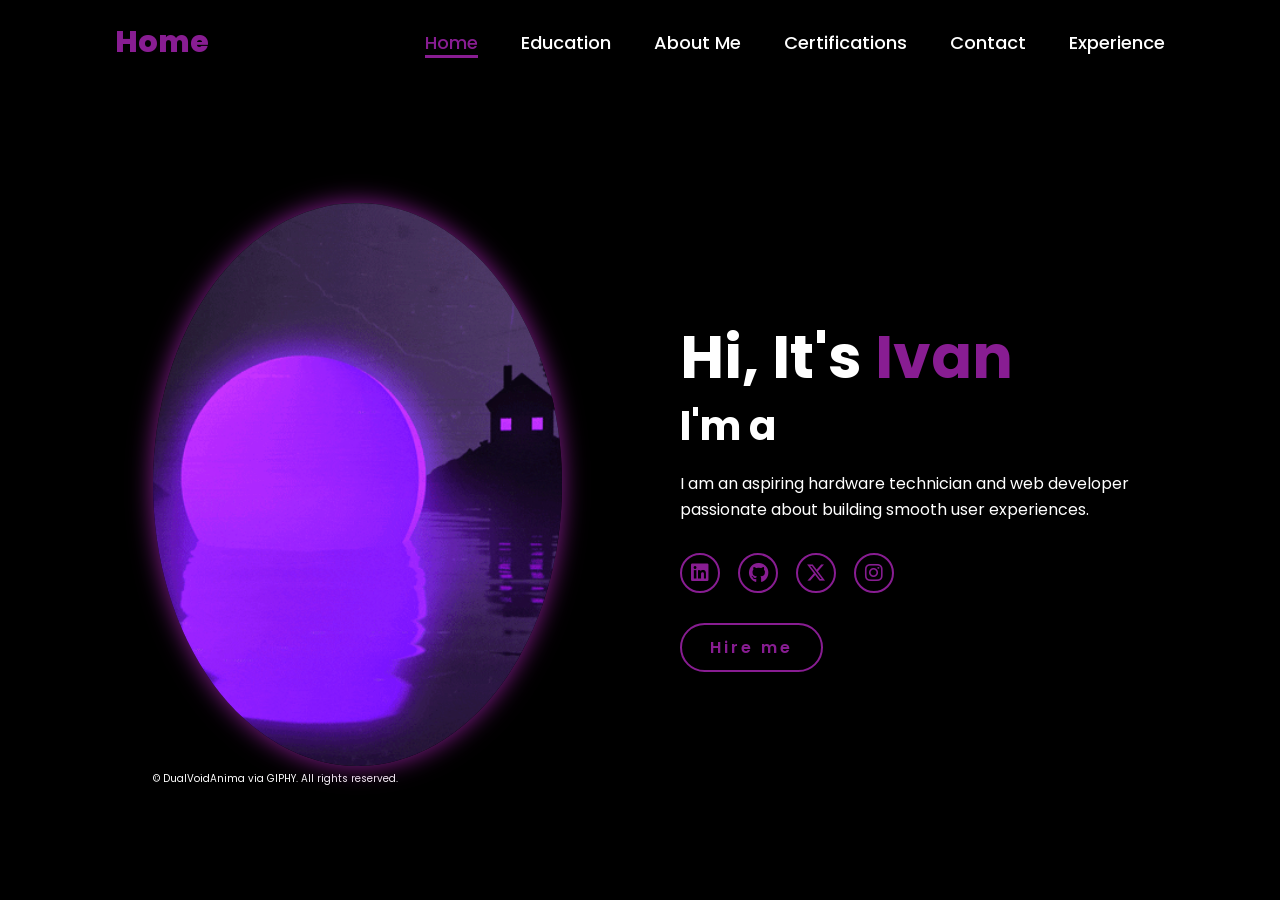
==== index.html @ f35c73d8 "Add files via upload" ====
<!DOCTYPE html>
<html lang="en">
<head>
    <meta charset="UTF-8">
    <meta name="viewport" content="width=device-width, initial-scale=1.0">
    
    <link rel="stylesheet" href="https://cdnjs.cloudflare.com/ajax/libs/font-awesome/6.5.1/css/all.min.css">
    <link rel="stylesheet" href="style.css">
    
    <title>Home | Portfolio</title>
</head>

<body>
    <header>
        <a href="index.html" class="logo">Home</a>

        <nav id="navbar">
            <a href="index.html" class="active">Home</a>
            <a href="education.html">Education</a>
            <a href="aboutme.html">About Me</a>
            <a href="certifications.html">Certifications</a>
            <a href="contact.html">Contact</a>
            <a href="experience.html">Experience</a>
        </nav>

        <i class="fa-solid fa-bars" id="menu-icon"></i>
    </header>

    <section class="home">
        <div class="home-img">
            <div class="img-container">
                <img src="avatar.gif" alt="Ivan">
                <p class="pfp-copyright">© DualVoidAnima via GIPHY. All rights reserved.</p>
            </div>
        </div>
        
        <div class="home-content">
            <h1>Hi, It's <span>Ivan</span></h1>
            <h3>I'm a <span class="typing-text"></span></h3>
            <p>I am an aspiring hardware technician and web developer passionate about building smooth user experiences.</p>
            
            <div class="social-icons">
                <a href="https://linkedin.com" target="_blank"><i class="fa-brands fa-linkedin"></i></a>
                <a href="https://github.com" target="_blank"><i class="fa-brands fa-github"></i></a>
                <a href="#"><i class="fa-brands fa-x-twitter"></i></a>
                <a href="#"><i class="fa-brands fa-instagram"></i></a>
            </div>
            
            <a href="contact.html" class="btn">Hire me</a>
        </div>
    </section>

    <script>
        let menuIcon = document.querySelector('#menu-icon');
        let navbar = document.querySelector('#navbar'); 

        menuIcon.onclick = () => {
            menuIcon.classList.toggle('fa-xmark'); 
            navbar.classList.toggle('active');     
        }
    </script>
</body> 
</html>
---- style.css ----
/* ==================== CORE SETUP & TYPOGRAPHY ==================== */
@import url('https://fonts.googleapis.com/css2?family=Poppins:wght@300;400;500;600;700;800&display=swap');

*{
    margin: 0;
    padding: 0;
    box-sizing: border-box;
    text-decoration: none;
    border: none;
    outline: none;
}

html{
    font-size: 62.5%;
    scroll-behavior: smooth;
}

body{
    width: 100%;
    min-height: 100vh;
    overflow-x: hidden;
    background-color: black;
    color: white;
    font-family: 'Poppins', sans-serif;
}

/* ==================== NAVIGATION HEADER ==================== */
header {
    margin-top: 0;
    position: fixed;
    top: 0;
    left: 0;
    width: 100%;
    padding: 2rem 9%;
    background-color: black; 
    z-index: 1000; 
    display: flex;
    justify-content: space-between;
    align-items: center;
}

.logo{
    font-size: 3rem;
    color: #881d92;
    font-weight: 800;
    cursor: pointer;
    transition: 0.5s ease;
}

.logo:hover{
    transform: scale(1.1);
}

nav a{
    font-size: 1.8rem;
    color: white;
    margin-left: 4rem;
    font-weight: 500;
    transition: 0.3s ease;
    border-bottom: 3px solid transparent;
}

nav a:hover,
nav a.active{
    color: #881d92;
    border-bottom: 3px solid #881d92;
}

#menu-icon {
    font-size: 3.6rem;
    color: white;
    cursor: pointer;
    display: none; 
}

/* ==================== GLOBAL SECTION LAYOUTS ==================== */
section {
    min-height: 100vh;
    width: 100%;
    padding: 14rem 9% 5rem;
    box-sizing: border-box;
}

/* ==================== RESPONSIVE DISPLAYS (TABLET & MOBILE) ==================== */
@media(max-width:995px) {
    header {
        padding: 2rem 5%; 
        background-color: black;
    }

    #menu-icon {
        display: block !important;
        color: white !important;
        font-size: 3.6rem;
        z-index: 1001;
        cursor: pointer;
    }

    nav {
        position: absolute;
        top: 100%;
        right: 0;
        width: 60%; 
        border-left: 3px solid #881d92;
        border-bottom: 3px solid #881d92;
        border-bottom-left-radius: 2rem;
        padding: 2rem 1rem;
        background-color: #161616;
        border-top: 0.1rem solid rgba(0,0,0,0.1);
        display: none; 
        z-index: 1000;
    }

    nav.active{
        display: block;
    }

    nav a{
        display: block;
        font-size: 2rem;
        margin: 2.5rem 0;
        margin-left: 0;
        text-align: right;
        padding-right: 2rem;
    }

    nav a:hover,
    nav a.active{
        padding: 1rem;
        border-radius: 0.5rem;
        border-bottom: 0.5rem solid #881d92;
    }

    .home{
        flex-direction: column-reverse; 
        margin: 0;
        padding: 12rem 5% 5rem;
        gap: 3rem;
    }

    .home .home-content h3{
        font-size: 2.5rem;
    }

    .home-content h1{
        font-size: 5rem;
    }

    .home-img img{
        width: 60vw;
        height: 80vw;
        margin-top: 2rem;
    }

    .contact-form .input-box {
        flex-direction: column;
        gap: 2rem;
    }
}

@media (max-width: 1000px){
    .home{
        gap: 4rem;
    }
}

@media (max-width: 850px) {
    .about-wrapper {
        flex-direction: column !important;
        gap: 3rem;
    }
    
    .about-bio, 
    .about-info {
        width: 100% !important;
    }

    section {
        padding-top: 12rem;
    }
    
    .education .heading,
    .certs-section .heading,
    .contact-section .heading,
    .about-section .heading {
        font-size: 3.5rem;
    }
}

/* ==================== HOME SCREEN CONTENT STYLES ==================== */
.home {
    display: flex;
    justify-content: space-between; 
    align-items: center;
    gap: 8rem;
    background-color: black;
    width: 100%; 
}

.home-content {
    flex: 1; 
    max-width: 600px;
}

.home .home-content h1{
    font-size: 6rem;
    font-weight: 700;
    line-height: 1.3;
}

span{
    color: #881d92;
}

.home-content h3{
    font-size: 4rem;
    margin-bottom: 1rem;
    font-weight: 700;
    display: flex;
    align-items: center;
    gap: 1rem;
}

.home-content p{
    font-size: 1.6rem;
    color: white;
    line-height: 1.6;
    margin-top: 1.5rem;
}

.home-img {
    flex: 1;
    display: flex;
    justify-content: center;
    align-items: center;
    min-width: 300px; 
}

.home-img img {
    position: relative;
    width: 32vw;
    height: 44vw; 
    border-radius: 50%; 
    object-fit: cover; 
    box-shadow: 0 0 25px #881d92;
    cursor: pointer;
    transition: 0.3s ease-in-out;
}

.home-img img:hover{
    transform: scale(1.03);
}

.social-icons a{
    display: inline-flex;
    justify-content: center;
    align-items: center;
    width: 4rem;
    height: 4rem;
    background-color: transparent;
    border: 0.2rem solid #881d92;
    font-size: 2rem;
    border-radius: 50%;
    margin: 3rem 1.5rem 3rem 0;
    transition: 0.3s ease;
    color: #881d92;
}

.social-icons a:hover{
    color: black;
    transform: scale(1.3) translateY(-5px);
    background-color: #881d92;
    box-shadow: 0 0 25px #881d92;
}

.btn{
    display: inline-block;
    padding: 1rem 2.8rem;
    background-color: black;
    border-radius: 4rem;
    font-size: 1.6rem;
    color: #881d92;
    letter-spacing: 0.3rem;
    font-weight: 600;
    border: 2px solid #881d92;
    transition: 0.3s ease;
    cursor: pointer;
}

.btn:hover{
    transform: scale(1.05);
    background-color: #881d92;
    color: black;
    box-shadow: 0 0 25px #881d92;
}

/* ==================== TYPING TEXT LOGIC ==================== */
.typing-text {
    color: #881d92;
    position: relative;
    display: inline-block;
    font-size: 2.8rem; 
    white-space: nowrap; 
}

.typing-text::before {
    content: "";
    animation: words 20s infinite;
}

.typing-text::after {
    content: "";
    background-color: black;
    position: absolute;
    width: 100%;
    height: 100%;
    border-left: 3px solid #881d92;
    right: 0;
    animation: cursor 0.6s infinite alternate, typing 4s steps(20) infinite;
}

@keyframes cursor {
    from { border-left-color: #881d92; }
    to { border-left-color: transparent; }
}

@keyframes typing {
    0%, 90%, 100% { width: 100%; }
    30%, 60% { width: 0; }
}

@keyframes words {
    0%, 20% { content: "Aspiring Hardware Technician"; }
    21%, 40% { content: "Developer"; }
    41%, 60% { content: "Web Designer"; }
    61%, 80% { content: "Gamer"; }
    81%, 100% { content: "Music Enthusiast"; }
}

/* ==================== EDUCATION SECTION STYLES ==================== */
.education {
    display: flex;
    justify-content: center;
    align-items: center;
    background-color: black;
}

.education-container {
    width: 100%;
    max-width: 800px;
    display: flex;
    flex-direction: column;
    align-items: center;
}

.education .heading {
    font-size: 5rem;
    font-weight: 700;
    margin-bottom: 5rem;
    text-align: center;
}

.education-box {
    width: 100%;
    display: flex;
    flex-direction: column;
    gap: 3rem;
}

.education-content {
    background-color: #161616; 
    border: 2px solid #881d92;
    border-radius: 2rem;
    padding: 3rem;
    transition: 0.3s ease;
}

.education-content:hover {
    transform: scale(1.02);
    box-shadow: 0 0 25px #881d92;
}

.education-content .content .year {
    font-size: 1.6rem;
    color: #881d92;
    font-weight: 600;
    margin-bottom: 1rem;
}

.education-content .content .year i {
    margin-right: 1rem;
}

.education-content .content h3 {
    font-size: 2.5rem;
    font-weight: 700;
    margin-bottom: 0.5rem;
}

.education-content .content p {
    font-size: 1.8rem;
    color: white;
    font-weight: 500;
}

.education-content .content .details {
    font-size: 1.4rem;
    color: #bccc;
    margin-top: 1.5rem;
    font-weight: 300;
    line-height: 1.6;
}

.education-card-link {
    text-decoration: none;
    color: inherit;
    display: block;
    width: 100%;
}

/* ==================== CERTIFICATIONS PAGE STYLES ==================== */
.certs-section {
    display: flex;
    justify-content: center;
    align-items: center;
    background-color: black;
}

.certs-container {
    width: 100%;
    max-width: 1400px; /* Maximize layout area to fit multiple items horizontally */
    display: flex;
    flex-direction: column;
    align-items: center;
}

.certs-section .heading {
    font-size: 5rem;
    font-weight: 700;
    margin-bottom: 5rem;
    text-align: center;
}

.certs-grid {
    display: grid;
    /* Clean rows that wrap elegantly based on monitor display size */
    grid-template-columns: repeat(auto-fit, minmax(26rem, 1fr));
    gap: 2.5rem;
    width: 100%;
    margin-bottom: 5rem;
}

.cert-card {
    background-color: #161616;
    border: 2px solid #881d92;
    border-radius: 2rem;
    padding: 2.5rem 2rem;
    text-align: center;
    transition: 0.4s ease;
    display: flex;
    flex-direction: column;
    justify-content: space-between;
}

.cert-card:hover {
    transform: scale(1.02);
    box-shadow: 0 0 25px #881d92;
}

.cert-card h3 {
    font-size: 2.2rem;
    font-weight: 700;
    margin-top: 0.5rem;
    margin-bottom: 0.5rem;
}

.cert-card p {
    font-size: 1.5rem;
    color: #bccc;
}

.cert-card .year {
    font-size: 1.5rem;
    color: #881d92;
    font-weight: 600;
}

/* PDF Display Container Elements */
.cert-display {
    margin-top: 1.5rem;
    width: 100%;
    overflow: hidden;
    border-radius: 1rem;
    border: 1px solid #333333;
}

.cert-media {
    display: block;
    width: 100%;
    height: 180px; /* Keep PDF containers square and aligned in rows */
    object-fit: contain;
    background-color: #ffffff;
}

/* ==================== ABOUT ME SECTION STYLES ==================== */
.about-section {
    display: flex;
    justify-content: center;
    align-items: center;
    background-color: black;
}

.about-container {
    width: 100%;
    max-width: 800px;
    display: flex;
    flex-direction: column;
    align-items: center;
}

.about-section .heading {
    font-size: 5rem;
    font-weight: 700;
    margin-bottom: 5rem;
    text-align: center;
}

.about-wrapper {
    width: 100%;
    display: flex;
    flex-direction: column;
    gap: 3rem;
}

.about-bio, 
.about-info {
    width: 100% !important;
    background-color: #161616; 
    border: 2px solid #881d92;
    border-radius: 2rem;
    padding: 3rem;
    transition: 0.3s ease;
    box-sizing: border-box;
}

.about-bio:hover,
.about-info:hover {
    transform: scale(1.02);
    box-shadow: 0 0 25px #881d92;
}

.about-wrapper h3 {
    font-size: 2.5rem;
    font-weight: 700;
    margin-bottom: 1.5rem;
}

.about-bio p {
    font-size: 1.4rem;
    color: #bccc;
    font-weight: 300;
    line-height: 1.6;
    margin-bottom: 1rem;
}

.about-bio p:last-child {
    margin-bottom: 0;
}

.about-info .info-item {
    display: flex;
    align-items: center;
    gap: 1.5rem;
    margin-bottom: 2rem;
}

.about-info .info-item:last-child {
    margin-bottom: 0;
}

.about-info .info-item i {
    font-size: 2rem;
    color: #881d92;
    width: 3rem;
    text-align: center;
}

.about-info .info-item span {
    font-size: 1.6rem;
    color: #881d92;
    font-weight: 600;
    display: block;
    margin-bottom: 0.2rem;
}

.about-info .info-item p {
    font-size: 1.4rem;
    color: #bccc;
    font-weight: 300;
}

/* ==================== CONTACT ME SECTION STYLES ==================== */
.contact-section {
    display: flex;
    justify-content: center;
    align-items: center;
    background-color: black;
}

.contact-container {
    width: 100%;
    max-width: 800px;
    display: flex;
    flex-direction: column;
    align-items: center;
}

.contact-section .heading {
    font-size: 5rem;
    font-weight: 700;
    margin-bottom: 5rem;
    text-align: center;
}

.contact-form {
    width: 100%;
    display: flex;
    flex-direction: column;
    gap: 2rem;
    align-items: center;
}

.contact-form .input-box {
    display: flex;
    justify-content: space-between;
    width: 100%;
    gap: 2rem;
}

.contact-form input,
.contact-form textarea {
    width: 100%;
    padding: 1.8rem;
    font-size: 1.6rem;
    color: white;
    background-color: #161616;
    border: 2px solid #881d92;
    border-radius: 1.5rem;
    font-family: 'Poppins', sans-serif;
    transition: 0.3s ease;
}

.contact-form input:focus,
.contact-form textarea:focus {
    box-shadow: 0 0 15px #881d92;
}

.contact-form input::placeholder,
.contact-form textarea::placeholder {
    color: #bccc;
    font-weight: 300;
}

.contact-form textarea {
    resize: none;
}

.contact-form .btn {
    margin-top: 2rem;
    align-self: center;
}

.cert-link {
    text-decoration: none;
    color: inherit; /* Ensures your fonts stay white and clean instead of changing to link blue */
    display: block;
}

/* ==================== EXPERIENCE SECTION STYLES ==================== */
.experience-section {
    display: flex;
    justify-content: center;
    align-items: center;
    background-color: black;
    min-height: 100vh;
    /* Pushes the container down to keep it clear of your navigation bar */
    padding: 22rem 9% 5rem; 
    box-sizing: border-box;
}

.experience-container {
    width: 100%;
    max-width: 800px;
    display: flex;
    flex-direction: column;
    align-items: center;
}

.experience-section .heading {
    font-size: 5rem;
    font-weight: 700;
    margin-bottom: 5rem;
    text-align: center;
}

.experience-box {
    width: 100%;
    display: flex;
    flex-direction: column;
    gap: 3rem;
}

.experience-content {
    background-color: #161616; 
    border: 2px solid #881d92;
    border-radius: 2rem;
    padding: 3rem;
    transition: 0.3s ease;
}

.experience-content:hover {
    transform: scale(1.02);
    box-shadow: 0 0 25px #881d92;
}

/* Specific inner styles for centering the statement card content */
.status-card {
    text-align: center;
    padding: 4rem 3rem;
}

.status-icon {
    font-size: 4.5rem;
    color: #881d92;
    margin-bottom: 1.5rem;
    animation: pulse 2s infinite alternate;
}

.status-card h3 {
    font-size: 2.6rem;
    color: white;
    margin-bottom: 1rem;
}

.status-card .details {
    max-width: 650px;
    margin: 2rem auto 0;
    font-size: 1.4rem;
    color: #bccc;
    font-weight: 300;
    line-height: 1.6;
}

.card-action {
    margin-top: 3rem;
}

/* Subtle glowing pulse effect for the icon */
@keyframes pulse {
    from {
        transform: scale(1);
        text-shadow: 0 0 0px rgba(136, 29, 146, 0);
    }
    to {
        transform: scale(1.08);
        text-shadow: 0 0 15px rgba(136, 29, 146, 0.6);
    }
}
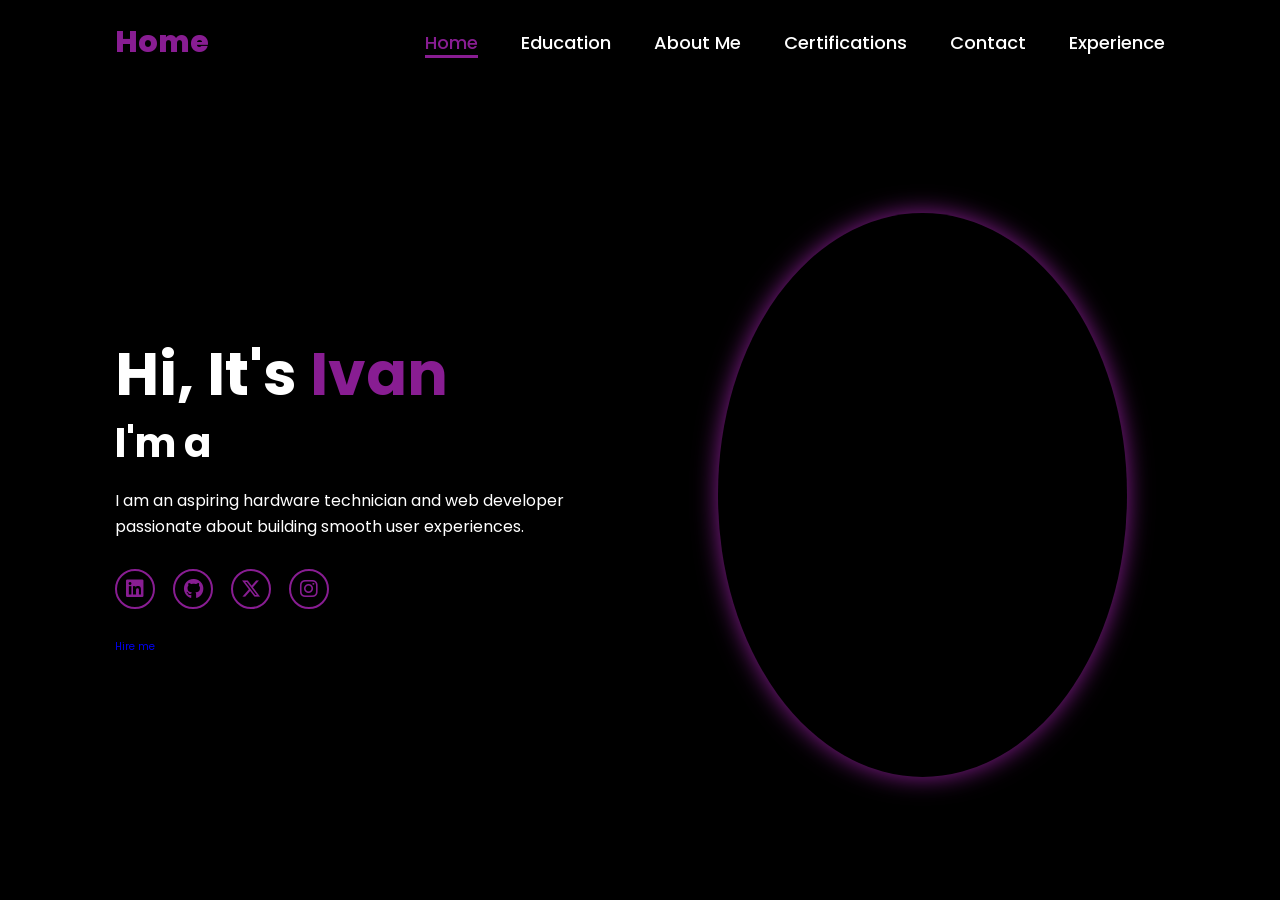
==== commit 26cdd22b: "Add files via upload" ====
--- a/index.html
+++ b/index.html
@@ -3,17 +3,14 @@
 <head>
     <meta charset="UTF-8">
     <meta name="viewport" content="width=device-width, initial-scale=1.0">
-    
     <link rel="stylesheet" href="https://cdnjs.cloudflare.com/ajax/libs/font-awesome/6.5.1/css/all.min.css">
     <link rel="stylesheet" href="style.css">
-    
-    <title>Home | Portfolio</title>
+    <link rel="icon" type="image/png" href="https://cdn-icons-png.flaticon.com/128/325/325686.png">
+    <title>Home | My Portfolio</title>
 </head>
-
 <body>
     <header>
         <a href="index.html" class="logo">Home</a>
-
         <nav id="navbar">
             <a href="index.html" class="active">Home</a>
             <a href="education.html">Education</a>
@@ -22,42 +19,35 @@
             <a href="contact.html">Contact</a>
             <a href="experience.html">Experience</a>
         </nav>
-
         <i class="fa-solid fa-bars" id="menu-icon"></i>
     </header>
 
     <section class="home">
-        <div class="home-img">
-            <div class="img-container">
-                <img src="avatar.gif" alt="Ivan">
-                <p class="pfp-copyright">© DualVoidAnima via GIPHY. All rights reserved.</p>
-            </div>
-        </div>
-        
         <div class="home-content">
             <h1>Hi, It's <span>Ivan</span></h1>
             <h3>I'm a <span class="typing-text"></span></h3>
             <p>I am an aspiring hardware technician and web developer passionate about building smooth user experiences.</p>
             
             <div class="social-icons">
-                <a href="https://linkedin.com" target="_blank"><i class="fa-brands fa-linkedin"></i></a>
-                <a href="https://github.com" target="_blank"><i class="fa-brands fa-github"></i></a>
+                <a href="#"><i class="fa-brands fa-linkedin"></i></a>
+                <a href="#"><i class="fa-brands fa-github"></i></a>
                 <a href="#"><i class="fa-brands fa-x-twitter"></i></a>
                 <a href="#"><i class="fa-brands fa-instagram"></i></a>
             </div>
-            
             <a href="contact.html" class="btn">Hire me</a>
+        </div>
+        <div class="home-img">
+            <img src="https://images.unsplash.com/photo-1550745165-9bc0b252726f?q=80&w=2070" alt="Profile Picture">
         </div>
     </section>
 
     <script>
         let menuIcon = document.querySelector('#menu-icon');
-        let navbar = document.querySelector('#navbar'); 
-
+        let navbar = document.querySelector('#navbar');
         menuIcon.onclick = () => {
-            menuIcon.classList.toggle('fa-xmark'); 
-            navbar.classList.toggle('active');     
+            menuIcon.classList.toggle('fa-xmark');
+            navbar.classList.toggle('active');
         }
     </script>
-</body> 
+</body>
 </html>
--- a/style.css
+++ b/style.css
@@ -1,5 +1,5 @@
 /* ==================== CORE SETUP & TYPOGRAPHY ==================== */
-@import url('https://fonts.googleapis.com/css2?family=Poppins:wght@300;400;500;600;700;800&display=swap');
+@import url('https://fonts.googleapis.com/css2?family=Poppins:wght=300;400;500;600;700;800&display=swap');
 
 *{
     margin: 0;
@@ -24,6 +24,13 @@
     font-family: 'Poppins', sans-serif;
 }
 
+/* Hides default native spin arrows on phone number field */
+input::-webkit-outer-spin-button,
+input::-webkit-inner-spin-button {
+    -webkit-appearance: none;
+    margin: 0;
+}
+
 /* ==================== NAVIGATION HEADER ==================== */
 header {
     margin-top: 0;
@@ -81,113 +88,7 @@
     box-sizing: border-box;
 }
 
-/* ==================== RESPONSIVE DISPLAYS (TABLET & MOBILE) ==================== */
-@media(max-width:995px) {
-    header {
-        padding: 2rem 5%; 
-        background-color: black;
-    }
-
-    #menu-icon {
-        display: block !important;
-        color: white !important;
-        font-size: 3.6rem;
-        z-index: 1001;
-        cursor: pointer;
-    }
-
-    nav {
-        position: absolute;
-        top: 100%;
-        right: 0;
-        width: 60%; 
-        border-left: 3px solid #881d92;
-        border-bottom: 3px solid #881d92;
-        border-bottom-left-radius: 2rem;
-        padding: 2rem 1rem;
-        background-color: #161616;
-        border-top: 0.1rem solid rgba(0,0,0,0.1);
-        display: none; 
-        z-index: 1000;
-    }
-
-    nav.active{
-        display: block;
-    }
-
-    nav a{
-        display: block;
-        font-size: 2rem;
-        margin: 2.5rem 0;
-        margin-left: 0;
-        text-align: right;
-        padding-right: 2rem;
-    }
-
-    nav a:hover,
-    nav a.active{
-        padding: 1rem;
-        border-radius: 0.5rem;
-        border-bottom: 0.5rem solid #881d92;
-    }
-
-    .home{
-        flex-direction: column-reverse; 
-        margin: 0;
-        padding: 12rem 5% 5rem;
-        gap: 3rem;
-    }
-
-    .home .home-content h3{
-        font-size: 2.5rem;
-    }
-
-    .home-content h1{
-        font-size: 5rem;
-    }
-
-    .home-img img{
-        width: 60vw;
-        height: 80vw;
-        margin-top: 2rem;
-    }
-
-    .contact-form .input-box {
-        flex-direction: column;
-        gap: 2rem;
-    }
-}
-
-@media (max-width: 1000px){
-    .home{
-        gap: 4rem;
-    }
-}
-
-@media (max-width: 850px) {
-    .about-wrapper {
-        flex-direction: column !important;
-        gap: 3rem;
-    }
-    
-    .about-bio, 
-    .about-info {
-        width: 100% !important;
-    }
-
-    section {
-        padding-top: 12rem;
-    }
-    
-    .education .heading,
-    .certs-section .heading,
-    .contact-section .heading,
-    .about-section .heading {
-        font-size: 3.5rem;
-    }
-}
-
-/* ==================== HOME SCREEN CONTENT STYLES ==================== */
+/* ==================== HOME SCREEN STYLES ==================== */
 .home {
     display: flex;
     justify-content: space-between; 
@@ -237,7 +138,6 @@
 }
 
 .home-img img {
-    position: relative;
     width: 32vw;
     height: 44vw; 
     border-radius: 50%; 
@@ -273,28 +173,7 @@
     box-shadow: 0 0 25px #881d92;
 }
 
-.btn{
-    display: inline-block;
-    padding: 1rem 2.8rem;
-    background-color: black;
-    border-radius: 4rem;
-    font-size: 1.6rem;
-    color: #881d92;
-    letter-spacing: 0.3rem;
-    font-weight: 600;
-    border: 2px solid #881d92;
-    transition: 0.3s ease;
-    cursor: pointer;
-}
-
-.btn:hover{
-    transform: scale(1.05);
-    background-color: #881d92;
-    color: black;
-    box-shadow: 0 0 25px #881d92;
-}
-
-/* ==================== TYPING TEXT LOGIC ==================== */
+/* ==================== TYPING TEXT ANIMATION ==================== */
 .typing-text {
     color: #881d92;
     position: relative;
@@ -330,14 +209,14 @@
 }
 
 @keyframes words {
-    0%, 20% { content: "Aspiring Hardware Technician"; }
+    0%, 20% { content: "Hardware Technician"; }
     21%, 40% { content: "Developer"; }
     41%, 60% { content: "Web Designer"; }
     61%, 80% { content: "Gamer"; }
     81%, 100% { content: "Music Enthusiast"; }
 }
 
-/* ==================== EDUCATION SECTION STYLES ==================== */
+/* ==================== EDUCATION STYLES ==================== */
 .education {
     display: flex;
     justify-content: center;
@@ -428,7 +307,7 @@
 
 .certs-container {
     width: 100%;
-    max-width: 1400px; /* Maximize layout area to fit multiple items horizontally */
+    max-width: 1400px; 
     display: flex;
     flex-direction: column;
     align-items: center;
@@ -443,7 +322,6 @@
 
 .certs-grid {
     display: grid;
-    /* Clean rows that wrap elegantly based on monitor display size */
     grid-template-columns: repeat(auto-fit, minmax(26rem, 1fr));
     gap: 2.5rem;
     width: 100%;
@@ -485,7 +363,6 @@
     font-weight: 600;
 }
 
-/* PDF Display Container Elements */
 .cert-display {
     margin-top: 1.5rem;
     width: 100%;
@@ -497,12 +374,18 @@
 .cert-media {
     display: block;
     width: 100%;
-    height: 180px; /* Keep PDF containers square and aligned in rows */
+    height: 180px; 
     object-fit: contain;
     background-color: #ffffff;
 }
 
-/* ==================== ABOUT ME SECTION STYLES ==================== */
+.cert-link {
+    text-decoration: none;
+    color: inherit;
+    display: block;
+}
+
+/* ==================== ABOUT ME STYLES ==================== */
 .about-section {
     display: flex;
     justify-content: center;
@@ -512,7 +395,7 @@
 
 .about-container {
     width: 100%;
-    max-width: 800px;
+    max-width: 900px;
     display: flex;
     flex-direction: column;
     align-items: center;
@@ -528,13 +411,13 @@
 .about-wrapper {
     width: 100%;
     display: flex;
-    flex-direction: column;
+    flex-direction: row;
     gap: 3rem;
 }
 
 .about-bio, 
 .about-info {
-    width: 100% !important;
+    flex: 1;
     background-color: #161616; 
     border: 2px solid #881d92;
     border-radius: 2rem;
@@ -599,7 +482,7 @@
     font-weight: 300;
 }
 
-/* ==================== CONTACT ME SECTION STYLES ==================== */
+/* ==================== CONTACT ME STYLES ==================== */
 .contact-section {
     display: flex;
     justify-content: center;
@@ -670,21 +553,14 @@
     align-self: center;
 }
 
-.cert-link {
-    text-decoration: none;
-    color: inherit; /* Ensures your fonts stay white and clean instead of changing to link blue */
-    display: block;
-}
-
-/* ==================== EXPERIENCE SECTION STYLES ==================== */
+/* ==================== EXPERIENCE STYLES ==================== */
 .experience-section {
     display: flex;
     justify-content: center;
     align-items: center;
     background-color: black;
     min-height: 100vh;
-    /* Pushes the container down to keep it clear of your navigation bar */
-    padding: 22rem 9% 5rem; 
+    padding: 14rem 9% 5rem; 
     box-sizing: border-box;
 }
 
@@ -723,7 +599,6 @@
     box-shadow: 0 0 25px #881d92;
 }
 
-/* Specific inner styles for centering the statement card content */
 .status-card {
     text-align: center;
     padding: 4rem 3rem;
@@ -755,7 +630,6 @@
     margin-top: 3rem;
 }
 
-/* Subtle glowing pulse effect for the icon */
 @keyframes pulse {
     from {
         transform: scale(1);
@@ -765,4 +639,119 @@
         transform: scale(1.08);
         text-shadow: 0 0 15px rgba(136, 29, 146, 0.6);
     }
+}
+
+/* ==================== RESPONSIVE DISPLAYS (TABLET & MOBILE) ==================== */
+@media(max-width:995px) {
+    header {
+        padding: 2rem 5%; 
+        background-color: black;
+    }
+
+    #menu-icon {
+        display: block !important;
+        color: white !important;
+        font-size: 3.6rem;
+        z-index: 1001;
+        cursor: pointer;
+    }
+
+    /* Uses transform/right positioning for lag-free performance on mobile browser engines */
+    nav {
+        position: absolute;
+        top: 100%;
+        right: -100%; 
+        width: 60%; 
+        border-left: 3px solid #881d92;
+        border-bottom: 3px solid #881d92;
+        border-bottom-left-radius: 2rem;
+        padding: 2rem 1rem;
+        background-color: #161616;
+        border-top: 0.1rem solid rgba(255,255,255,0.05);
+        z-index: 1000;
+        transition: right 0.3s ease-in-out;
+    }
+
+    nav.active{
+        right: 0;
+    }
+
+    nav a{
+        display: block;
+        font-size: 2rem;
+        margin: 2.5rem 0;
+        margin-left: 0;
+        text-align: right;
+        padding-right: 2rem;
+        border-bottom: none !important;
+    }
+
+    nav a:hover,
+    nav a.active{
+        color: #881d92;
+        background-color: transparent;
+        padding-right: 2rem;
+    }
+
+    .home{
+        flex-direction: column-reverse; 
+        margin: 0;
+        padding: 12rem 5% 5rem;
+        gap: 3rem;
+        text-align: center;
+    }
+
+    .home-content h3 {
+        justify-content: center;
+    }
+
+    .home .home-content h3{
+        font-size: 2.2rem;
+    }
+
+    .home-content h1{
+        font-size: 4.5rem;
+    }
+
+    /* Sets explicit mobile circle dimensions to prevent image squishing */
+    .home-img img{
+        width: 240px;
+        height: 240px;
+        margin-top: 2rem;
+    }
+
+    .contact-form .input-box {
+        flex-direction: column;
+        gap: 2rem;
+    }
+}
+
+@media (max-width: 1000px){
+    .home{
+        gap: 4rem;
+    }
+}
+
+@media (max-width: 850px) {
+    .about-wrapper {
+        flex-direction: column !important;
+        gap: 3rem;
+    }
+    
+    .about-bio, 
+    .about-info {
+        width: 100% !important;
+    }
+
+    section {
+        padding-top: 12rem;
+    }
+    
+    .education .heading,
+    .certs-section .heading,
+    .contact-section .heading,
+    .about-section .heading,
+    .experience-section .heading {
+        font-size: 3.5rem;
+    }
 }
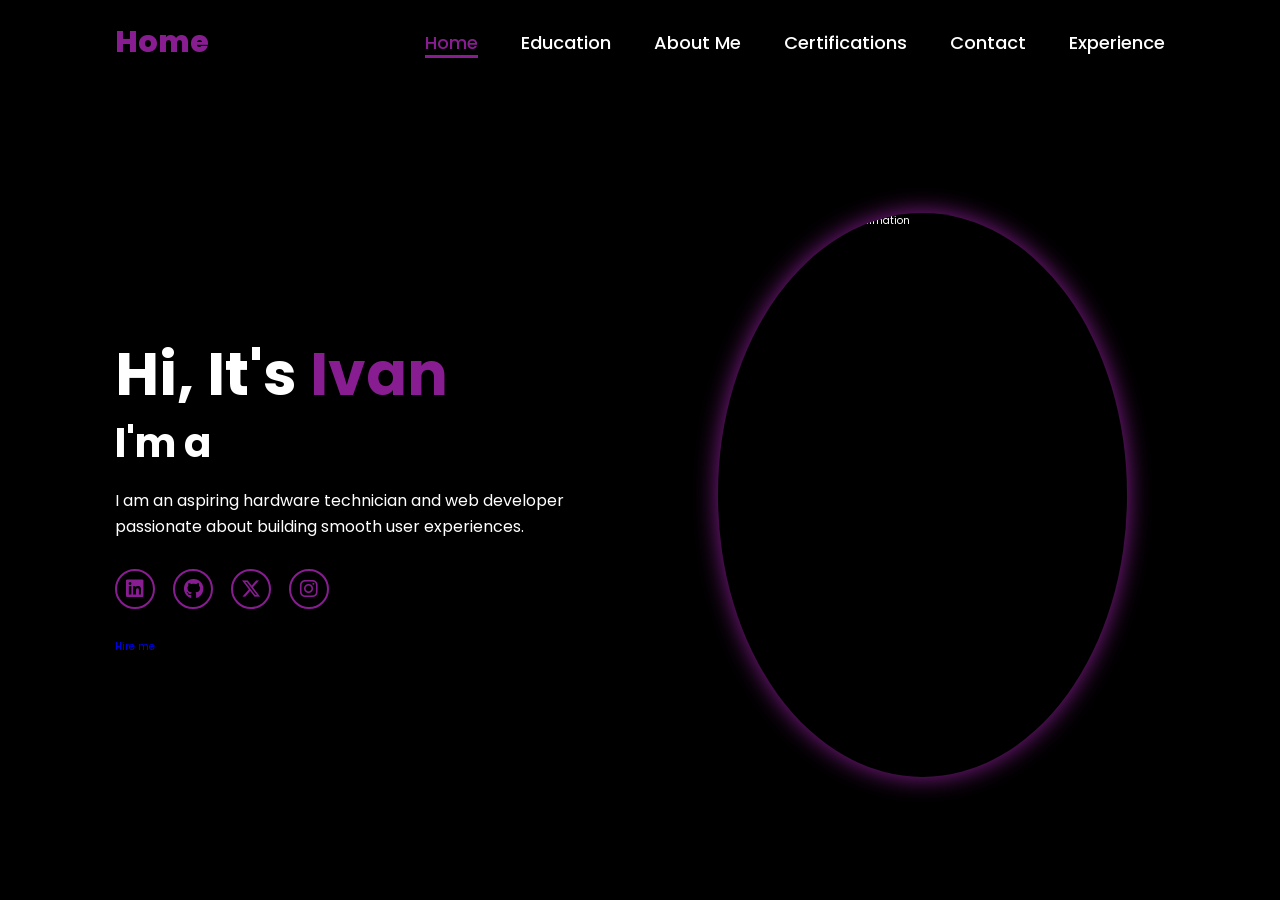
==== commit 152638e3: "Add files via upload" ====
--- a/index.html
+++ b/index.html
@@ -37,7 +37,7 @@
             <a href="contact.html" class="btn">Hire me</a>
         </div>
         <div class="home-img">
-            <img src="https://images.unsplash.com/photo-1550745165-9bc0b252726f?q=80&w=2070" alt="Profile Picture">
+            <img src="https://media.giphy.com/media/v1.Y2lkPTc5MGI3NjExM3Z5Z3l5bXp5OHY4b3F4Ym90b3R3b3R3b3R3b3R3b3R3b3R3bSZlcD12MV9pbnRlcm5hbF9naWZfYnlfaWQmY3Q9Zw/3o7qE1YN7aBOFPRw8E/giphy.gif" alt="Synthwave Purple Sun Animation">
         </div>
     </section>
 
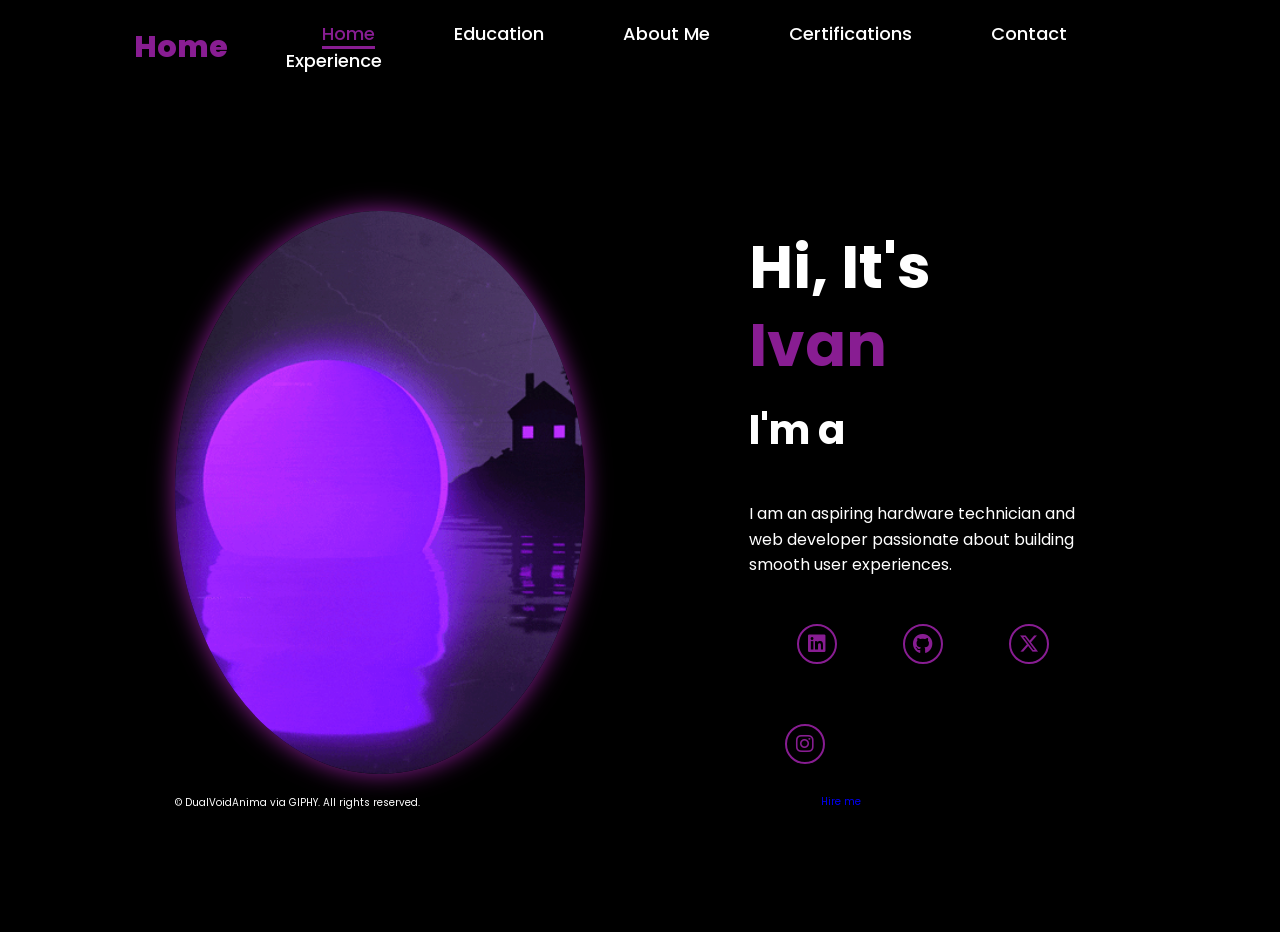
==== commit eadfaca5: "Add files via upload" ====
--- a/index.html
+++ b/index.html
@@ -1,53 +1,63 @@
 <!DOCTYPE html>
 <html lang="en">
 <head>
-    <meta charset="UTF-8">
-    <meta name="viewport" content="width=device-width, initial-scale=1.0">
-    <link rel="stylesheet" href="https://cdnjs.cloudflare.com/ajax/libs/font-awesome/6.5.1/css/all.min.css">
-    <link rel="stylesheet" href="style.css">
-    <link rel="icon" type="image/png" href="https://cdn-icons-png.flaticon.com/128/325/325686.png">
-    <title>Home | My Portfolio</title>
+    <meta charset="UTF-8">
+    <meta name="viewport" content="width=device-width, initial-scale=1.0">
+    
+    <link rel="stylesheet" href="https://cdnjs.cloudflare.com/ajax/libs/font-awesome/6.5.1/css/all.min.css">
+    <link rel="stylesheet" href="style.css">
+    
+    <title>Home | Portfolio</title>
 </head>
+
 <body>
-    <header>
-        <a href="index.html" class="logo">Home</a>
-        <nav id="navbar">
-            <a href="index.html" class="active">Home</a>
-            <a href="education.html">Education</a>
-            <a href="aboutme.html">About Me</a>
-            <a href="certifications.html">Certifications</a>
-            <a href="contact.html">Contact</a>
-            <a href="experience.html">Experience</a>
-        </nav>
-        <i class="fa-solid fa-bars" id="menu-icon"></i>
-    </header>
+    <header>
+        <a href="index.html" class="logo">Home</a>
 
-    <section class="home">
-        <div class="home-content">
-            <h1>Hi, It's <span>Ivan</span></h1>
-            <h3>I'm a <span class="typing-text"></span></h3>
-            <p>I am an aspiring hardware technician and web developer passionate about building smooth user experiences.</p>
-            
-            <div class="social-icons">
-                <a href="#"><i class="fa-brands fa-linkedin"></i></a>
-                <a href="#"><i class="fa-brands fa-github"></i></a>
-                <a href="#"><i class="fa-brands fa-x-twitter"></i></a>
-                <a href="#"><i class="fa-brands fa-instagram"></i></a>
-            </div>
-            <a href="contact.html" class="btn">Hire me</a>
-        </div>
-        <div class="home-img">
-            <img src="https://media.giphy.com/media/v1.Y2lkPTc5MGI3NjExM3Z5Z3l5bXp5OHY4b3F4Ym90b3R3b3R3b3R3b3R3b3R3b3R3bSZlcD12MV9pbnRlcm5hbF9naWZfYnlfaWQmY3Q9Zw/3o7qE1YN7aBOFPRw8E/giphy.gif" alt="Synthwave Purple Sun Animation">
-        </div>
-    </section>
+        <nav id="navbar">
+            <a href="index.html" class="active">Home</a>
+            <a href="education.html">Education</a>
+            <a href="aboutme.html">About Me</a>
+            <a href="certifications.html">Certifications</a>
+            <a href="contact.html">Contact</a>
+            <a href="experience.html">Experience</a>
+        </nav>
 
-    <script>
-        let menuIcon = document.querySelector('#menu-icon');
-        let navbar = document.querySelector('#navbar');
-        menuIcon.onclick = () => {
-            menuIcon.classList.toggle('fa-xmark');
-            navbar.classList.toggle('active');
-        }
-    </script>
-</body>
-</html>+        <i class="fa-solid fa-bars" id="menu-icon"></i>
+    </header>
+
+    <section class="home">
+        <div class="home-img">
+            <div class="img-container">
+                <img src="avatar.gif" alt="Ivan">
+                <p class="pfp-copyright">© DualVoidAnima via GIPHY. All rights reserved.</p>
+            </div>
+        </div>
+        
+        <div class="home-content">
+            <h1>Hi, It's <span>Ivan</span></h1>
+            <h3>I'm a <span class="typing-text"></span></h3>
+            <p>I am an aspiring hardware technician and web developer passionate about building smooth user experiences.</p>
+            
+            <div class="social-icons">
+                <a href="https://linkedin.com" target="_blank"><i class="fa-brands fa-linkedin"></i></a>
+                <a href="https://github.com" target="_blank"><i class="fa-brands fa-github"></i></a>
+                <a href="#"><i class="fa-brands fa-x-twitter"></i></a>
+                <a href="#"><i class="fa-brands fa-instagram"></i></a>
+            </div>
+            
+            <a href="contact.html" class="btn">Hire me</a>
+        </div>
+    </section>
+
+    <script>
+        let menuIcon = document.querySelector('#menu-icon');
+        let navbar = document.querySelector('#navbar'); 
+
+        menuIcon.onclick = () => {
+            menuIcon.classList.toggle('fa-xmark'); 
+            navbar.classList.toggle('active');     
+        }
+    </script>
+</body> 
+</html>                 
